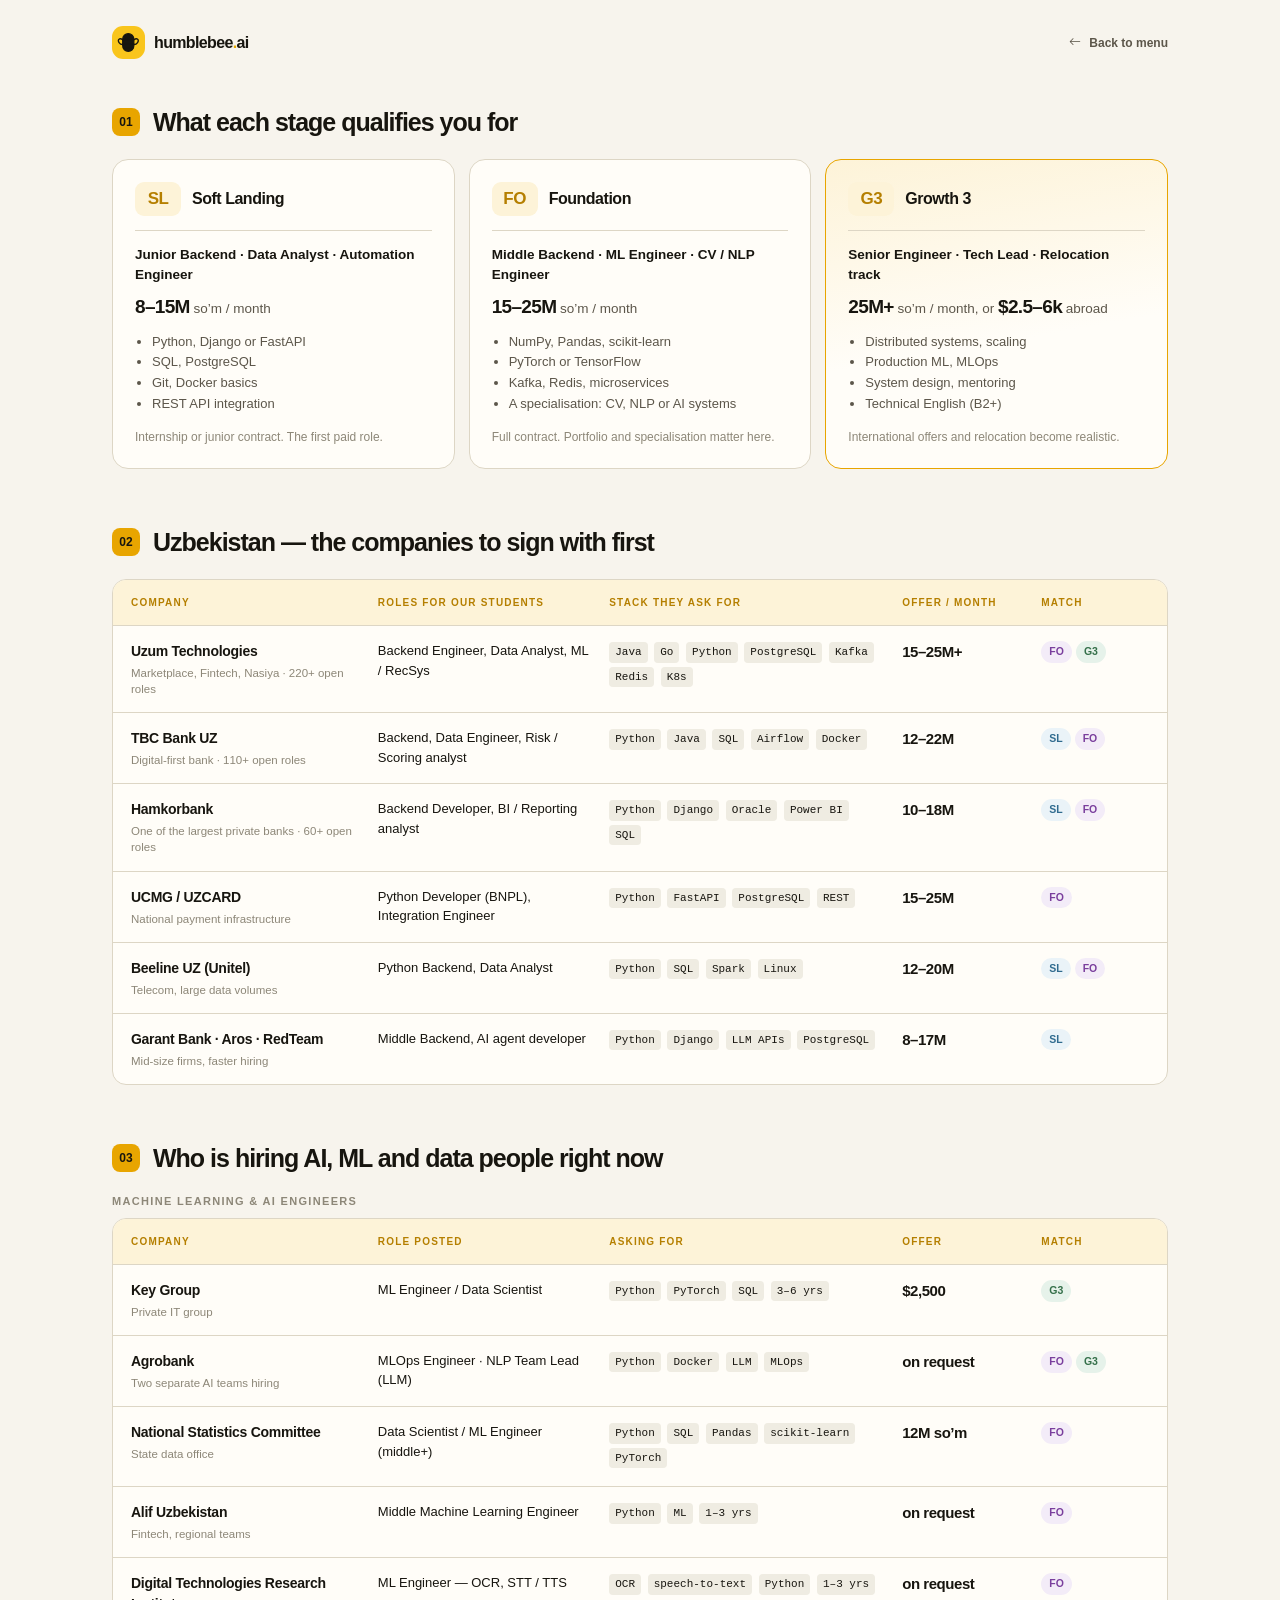
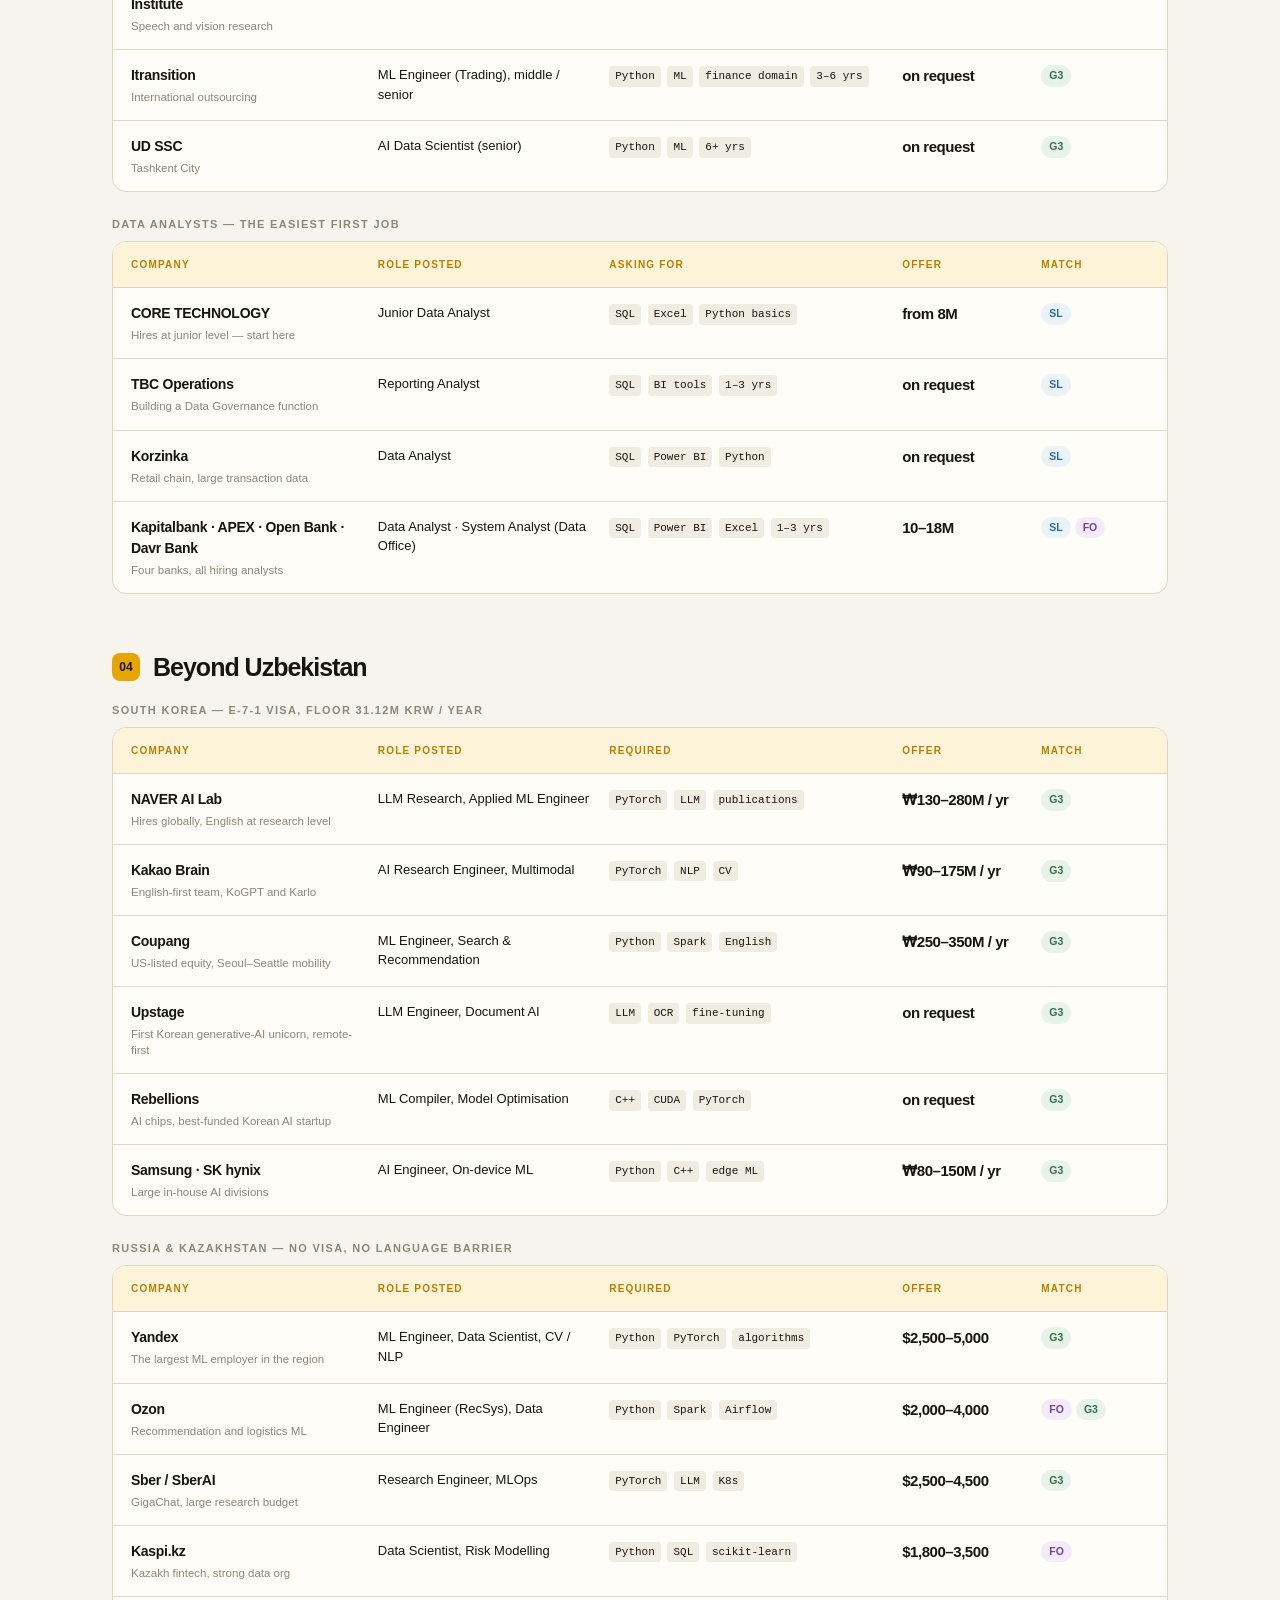
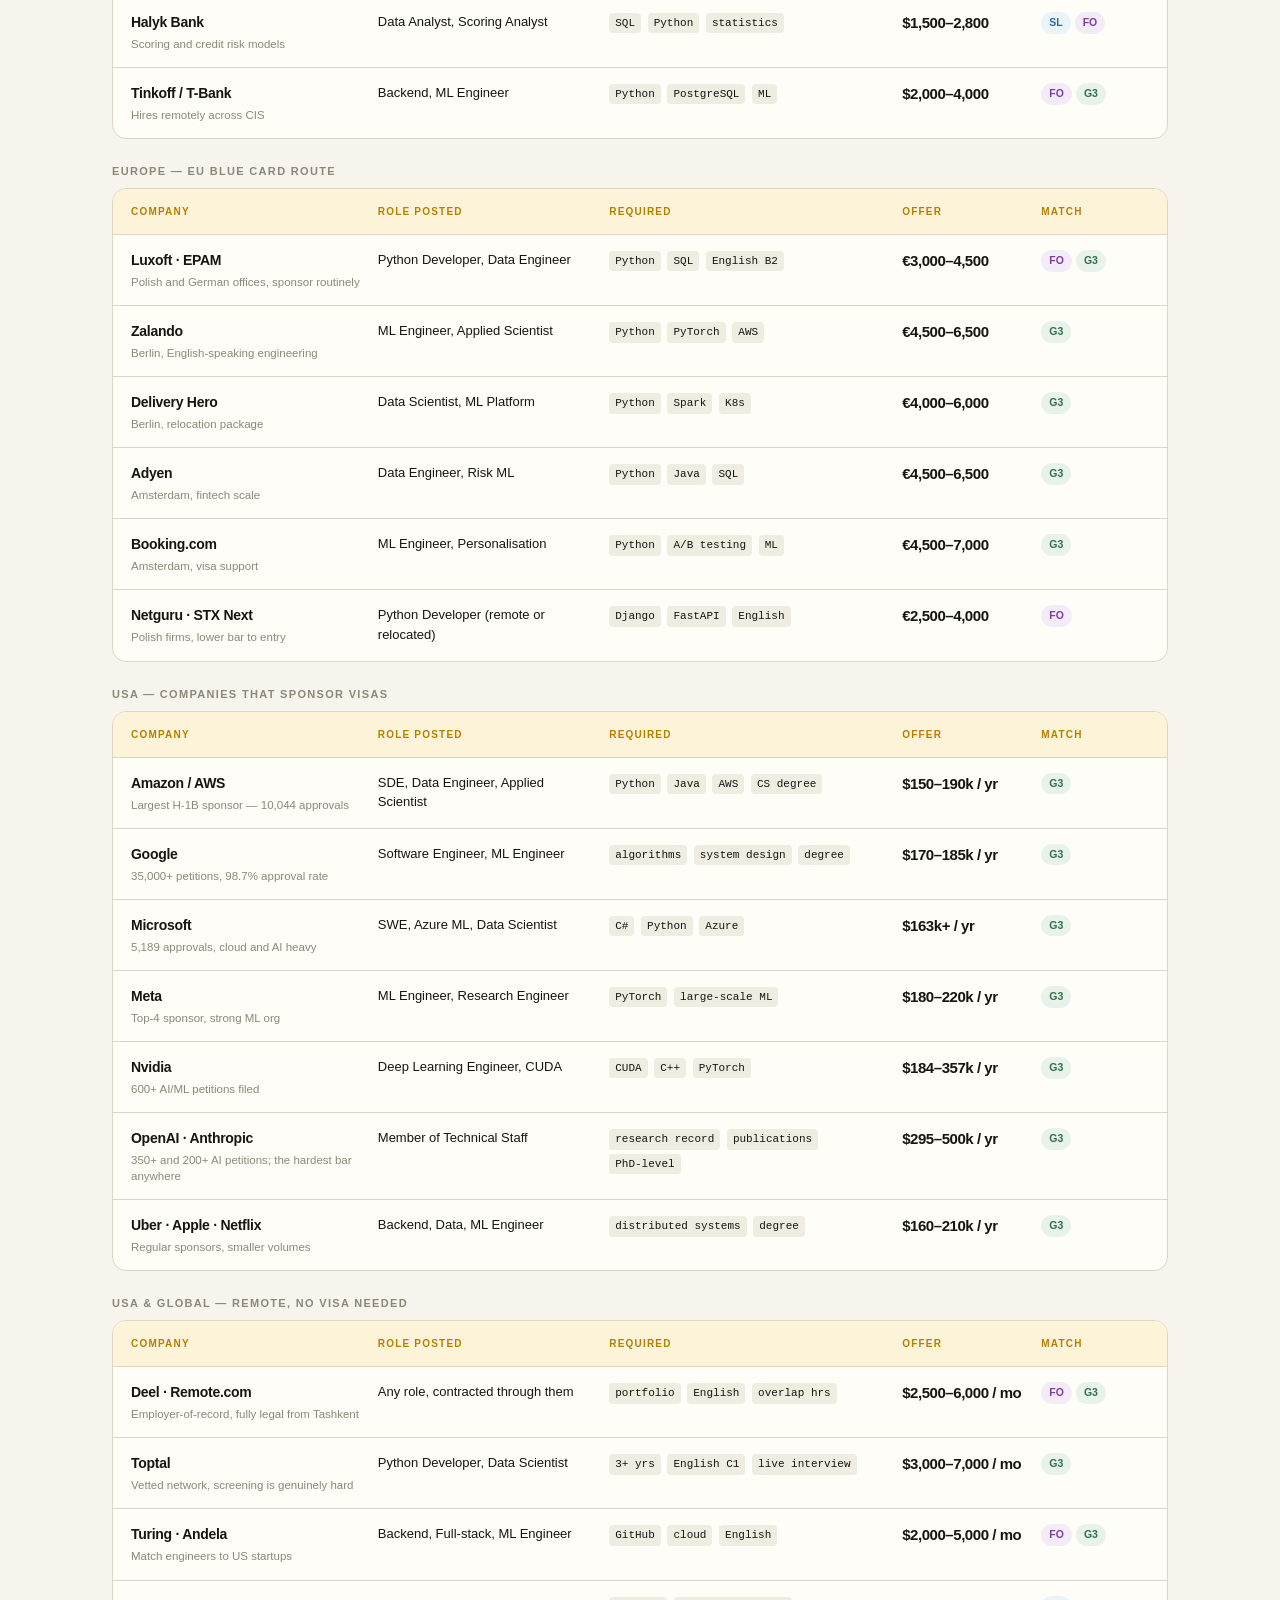
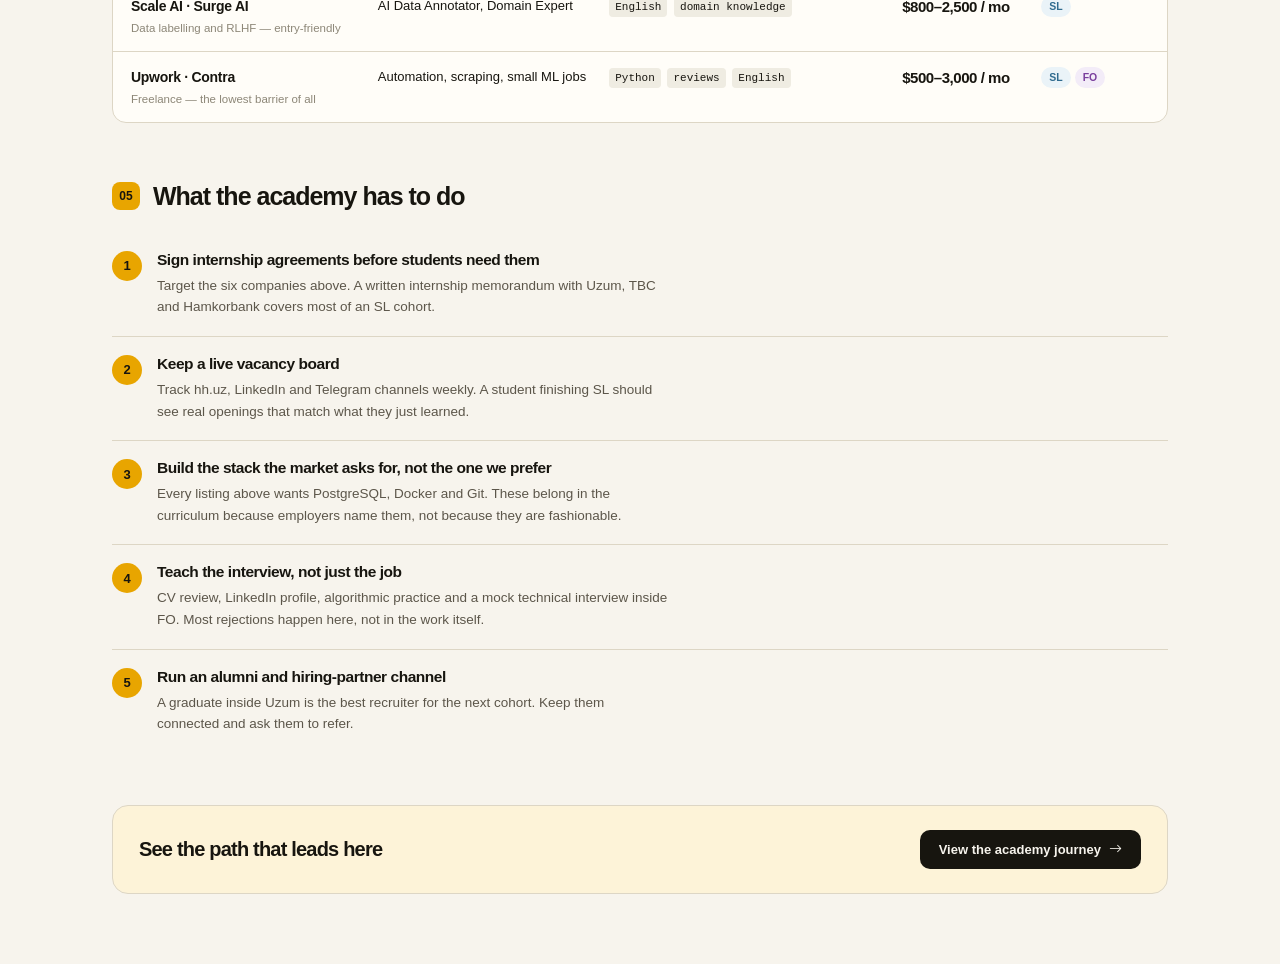
==== bpoint.html @ fb49f5d8 "Initial commit: Humblebee AI landing & explore platform" ====
<!doctype html>
<html lang="en">
  <head>
    <meta charset="UTF-8" />
    <meta name="viewport" content="width=device-width, initial-scale=1.0" />
    <meta name="theme-color" content="#E8A500" />
    <title>Point B — Where Graduates Land</title>
    <link href="https://cdn.jsdelivr.net/npm/bootstrap-icons@1.11.3/font/bootstrap-icons.min.css" rel="stylesheet" />
    <link rel="stylesheet" href="styles.css" />
    <link rel="stylesheet" href="bpoint.css" />
    <link rel="stylesheet" href="motion.css" />
  </head>
  <body class="bp-page">
    <header class="bp-topbar">
      <a class="brand" href="index.html" aria-label="Back to Humblebee AI home">
        <span class="brand-mark" aria-hidden="true">
          <svg viewBox="0 0 36 36"><path d="M10.3 13.6c0-4.1 3.3-7.4 7.4-7.4s7.4 3.3 7.4 7.4v8.8c0 4.1-3.3 7.4-7.4 7.4s-7.4-3.3-7.4-7.4v-8.8Z" /><path class="bee-stripe" d="M11.1 14.9h13.2M10.4 20h14.6M11.1 25.1h13.2" /><path class="bee-wing" d="M10.6 14.5C6 11.3 2.9 13.9 5.4 18.2c1.2 2 3.2 2.8 5.4 2.7M24.9 14.5c4.6-3.2 7.7-.6 5.2 3.7-1.2 2-3.2 2.8-5.4 2.7" /><path class="bee-eye" d="M15.3 12.8h.1M20 12.8h.1" /></svg>
        </span>
        <span>humblebee<span class="brand-dot">.</span>ai</span>
      </a>
      <a class="back-link" href="index.html"><i class="bi bi-arrow-left"></i> Back to menu</a>
    </header>

    <main class="bp-main">

      <!-- ============ STAGE → ROLE MAP ============ -->
      <section class="bp-section" aria-labelledby="h-map">
        <div class="section-head">
          <span class="section-tag">01</span>
          <div>
            <h2 id="h-map">What each stage qualifies you for</h2>
          </div>
        </div>

        <div class="map-grid">
          <article class="map-card">
            <header>
              <span class="map-stage">SL</span>
              <h3>Soft Landing</h3>
            </header>
            <p class="map-roles">Junior Backend &middot; Data Analyst &middot; Automation Engineer</p>
            <p class="map-pay"><strong>8&ndash;15M</strong> so&rsquo;m / month</p>
            <ul class="map-skills">
              <li>Python, Django or FastAPI</li>
              <li>SQL, PostgreSQL</li>
              <li>Git, Docker basics</li>
              <li>REST API integration</li>
            </ul>
            <p class="map-note">Internship or junior contract. The first paid role.</p>
          </article>

          <article class="map-card">
            <header>
              <span class="map-stage">FO</span>
              <h3>Foundation</h3>
            </header>
            <p class="map-roles">Middle Backend &middot; ML Engineer &middot; CV / NLP Engineer</p>
            <p class="map-pay"><strong>15&ndash;25M</strong> so&rsquo;m / month</p>
            <ul class="map-skills">
              <li>NumPy, Pandas, scikit-learn</li>
              <li>PyTorch or TensorFlow</li>
              <li>Kafka, Redis, microservices</li>
              <li>A specialisation: CV, NLP or AI systems</li>
            </ul>
            <p class="map-note">Full contract. Portfolio and specialisation matter here.</p>
          </article>

          <article class="map-card final">
            <header>
              <span class="map-stage">G3</span>
              <h3>Growth 3</h3>
            </header>
            <p class="map-roles">Senior Engineer &middot; Tech Lead &middot; Relocation track</p>
            <p class="map-pay"><strong>25M+</strong> so&rsquo;m / month, or <strong>$2.5&ndash;6k</strong> abroad</p>
            <ul class="map-skills">
              <li>Distributed systems, scaling</li>
              <li>Production ML, MLOps</li>
              <li>System design, mentoring</li>
              <li>Technical English (B2+)</li>
            </ul>
            <p class="map-note">International offers and relocation become realistic.</p>
          </article>
        </div>
      </section>

      <!-- ============ UZBEKISTAN ============ -->
      <section class="bp-section" aria-labelledby="h-uz">
        <div class="section-head">
          <span class="section-tag">02</span>
          <div>
            <h2 id="h-uz">Uzbekistan &mdash; the companies to sign with first</h2>
          </div>
        </div>

        <div class="co-table" role="table" aria-label="Uzbekistan employers">
          <div class="co-row co-head" role="row">
            <span role="columnheader">Company</span>
            <span role="columnheader">Roles for our students</span>
            <span role="columnheader">Stack they ask for</span>
            <span role="columnheader">Offer / month</span>
            <span role="columnheader">Match</span>
          </div>

          <div class="co-row" role="row">
            <div role="cell">
              <strong>Uzum Technologies</strong>
              <span class="co-meta">Marketplace, Fintech, Nasiya &middot; 220+ open roles</span>
            </div>
            <div role="cell">Backend Engineer, Data Analyst, ML / RecSys</div>
            <div role="cell"><code>Java</code> <code>Go</code> <code>Python</code> <code>PostgreSQL</code> <code>Kafka</code> <code>Redis</code> <code>K8s</code></div>
            <div role="cell" class="co-pay">15&ndash;25M+</div>
            <div role="cell"><span class="tag fo">FO</span><span class="tag g3">G3</span></div>
          </div>

          <div class="co-row" role="row">
            <div role="cell">
              <strong>TBC Bank UZ</strong>
              <span class="co-meta">Digital-first bank &middot; 110+ open roles</span>
            </div>
            <div role="cell">Backend, Data Engineer, Risk / Scoring analyst</div>
            <div role="cell"><code>Python</code> <code>Java</code> <code>SQL</code> <code>Airflow</code> <code>Docker</code></div>
            <div role="cell" class="co-pay">12&ndash;22M</div>
            <div role="cell"><span class="tag sl">SL</span><span class="tag fo">FO</span></div>
          </div>

          <div class="co-row" role="row">
            <div role="cell">
              <strong>Hamkorbank</strong>
              <span class="co-meta">One of the largest private banks &middot; 60+ open roles</span>
            </div>
            <div role="cell">Backend Developer, BI / Reporting analyst</div>
            <div role="cell"><code>Python</code> <code>Django</code> <code>Oracle</code> <code>Power BI</code> <code>SQL</code></div>
            <div role="cell" class="co-pay">10&ndash;18M</div>
            <div role="cell"><span class="tag sl">SL</span><span class="tag fo">FO</span></div>
          </div>

          <div class="co-row" role="row">
            <div role="cell">
              <strong>UCMG / UZCARD</strong>
              <span class="co-meta">National payment infrastructure</span>
            </div>
            <div role="cell">Python Developer (BNPL), Integration Engineer</div>
            <div role="cell"><code>Python</code> <code>FastAPI</code> <code>PostgreSQL</code> <code>REST</code></div>
            <div role="cell" class="co-pay">15&ndash;25M</div>
            <div role="cell"><span class="tag fo">FO</span></div>
          </div>

          <div class="co-row" role="row">
            <div role="cell">
              <strong>Beeline UZ (Unitel)</strong>
              <span class="co-meta">Telecom, large data volumes</span>
            </div>
            <div role="cell">Python Backend, Data Analyst</div>
            <div role="cell"><code>Python</code> <code>SQL</code> <code>Spark</code> <code>Linux</code></div>
            <div role="cell" class="co-pay">12&ndash;20M</div>
            <div role="cell"><span class="tag sl">SL</span><span class="tag fo">FO</span></div>
          </div>

          <div class="co-row" role="row">
            <div role="cell">
              <strong>Garant Bank &middot; Aros &middot; RedTeam</strong>
              <span class="co-meta">Mid-size firms, faster hiring</span>
            </div>
            <div role="cell">Middle Backend, AI agent developer</div>
            <div role="cell"><code>Python</code> <code>Django</code> <code>LLM APIs</code> <code>PostgreSQL</code></div>
            <div role="cell" class="co-pay">8&ndash;17M</div>
            <div role="cell"><span class="tag sl">SL</span></div>
          </div>
        </div>

      </section>

      <!-- ============ WHO HIRES AI/ML ============ -->
      <section class="bp-section" aria-labelledby="h-ai">
        <div class="section-head">
          <span class="section-tag">03</span>
          <div>
            <h2 id="h-ai">Who is hiring AI, ML and data people right now</h2>
          </div>
        </div>

        <h3 class="sub-head">Machine learning &amp; AI engineers</h3>
        <div class="co-table" role="table" aria-label="AI and ML employers">
          <div class="co-row co-head" role="row">
            <span role="columnheader">Company</span>
            <span role="columnheader">Role posted</span>
            <span role="columnheader">Asking for</span>
            <span role="columnheader">Offer</span>
            <span role="columnheader">Match</span>
          </div>

          <div class="co-row" role="row">
            <div role="cell"><strong>Key Group</strong><span class="co-meta">Private IT group</span></div>
            <div role="cell">ML Engineer / Data Scientist</div>
            <div role="cell"><code>Python</code> <code>PyTorch</code> <code>SQL</code> <code>3&ndash;6 yrs</code></div>
            <div role="cell" class="co-pay">$2,500</div>
            <div role="cell"><span class="tag g3">G3</span></div>
          </div>

          <div class="co-row" role="row">
            <div role="cell"><strong>Agrobank</strong><span class="co-meta">Two separate AI teams hiring</span></div>
            <div role="cell">MLOps Engineer &middot; NLP Team Lead (LLM)</div>
            <div role="cell"><code>Python</code> <code>Docker</code> <code>LLM</code> <code>MLOps</code></div>
            <div role="cell" class="co-pay">on request</div>
            <div role="cell"><span class="tag fo">FO</span><span class="tag g3">G3</span></div>
          </div>

          <div class="co-row" role="row">
            <div role="cell"><strong>National Statistics Committee</strong><span class="co-meta">State data office</span></div>
            <div role="cell">Data Scientist / ML Engineer (middle+)</div>
            <div role="cell"><code>Python</code> <code>SQL</code> <code>Pandas</code> <code>scikit-learn</code> <code>PyTorch</code></div>
            <div role="cell" class="co-pay">12M so&rsquo;m</div>
            <div role="cell"><span class="tag fo">FO</span></div>
          </div>

          <div class="co-row" role="row">
            <div role="cell"><strong>Alif Uzbekistan</strong><span class="co-meta">Fintech, regional teams</span></div>
            <div role="cell">Middle Machine Learning Engineer</div>
            <div role="cell"><code>Python</code> <code>ML</code> <code>1&ndash;3 yrs</code></div>
            <div role="cell" class="co-pay">on request</div>
            <div role="cell"><span class="tag fo">FO</span></div>
          </div>

          <div class="co-row" role="row">
            <div role="cell"><strong>Digital Technologies Research Institute</strong><span class="co-meta">Speech and vision research</span></div>
            <div role="cell">ML Engineer &mdash; OCR, STT / TTS</div>
            <div role="cell"><code>OCR</code> <code>speech-to-text</code> <code>Python</code> <code>1&ndash;3 yrs</code></div>
            <div role="cell" class="co-pay">on request</div>
            <div role="cell"><span class="tag fo">FO</span></div>
          </div>

          <div class="co-row" role="row">
            <div role="cell"><strong>Itransition</strong><span class="co-meta">International outsourcing</span></div>
            <div role="cell">ML Engineer (Trading), middle / senior</div>
            <div role="cell"><code>Python</code> <code>ML</code> <code>finance domain</code> <code>3&ndash;6 yrs</code></div>
            <div role="cell" class="co-pay">on request</div>
            <div role="cell"><span class="tag g3">G3</span></div>
          </div>

          <div class="co-row" role="row">
            <div role="cell"><strong>UD SSC</strong><span class="co-meta">Tashkent City</span></div>
            <div role="cell">AI Data Scientist (senior)</div>
            <div role="cell"><code>Python</code> <code>ML</code> <code>6+ yrs</code></div>
            <div role="cell" class="co-pay">on request</div>
            <div role="cell"><span class="tag g3">G3</span></div>
          </div>
        </div>

        <h3 class="sub-head">Data analysts &mdash; the easiest first job</h3>
        <div class="co-table" role="table" aria-label="Data analyst employers">
          <div class="co-row co-head" role="row">
            <span role="columnheader">Company</span>
            <span role="columnheader">Role posted</span>
            <span role="columnheader">Asking for</span>
            <span role="columnheader">Offer</span>
            <span role="columnheader">Match</span>
          </div>

          <div class="co-row" role="row">
            <div role="cell"><strong>CORE TECHNOLOGY</strong><span class="co-meta">Hires at junior level &mdash; start here</span></div>
            <div role="cell">Junior Data Analyst</div>
            <div role="cell"><code>SQL</code> <code>Excel</code> <code>Python basics</code></div>
            <div role="cell" class="co-pay">from 8M</div>
            <div role="cell"><span class="tag sl">SL</span></div>
          </div>

          <div class="co-row" role="row">
            <div role="cell"><strong>TBC Operations</strong><span class="co-meta">Building a Data Governance function</span></div>
            <div role="cell">Reporting Analyst</div>
            <div role="cell"><code>SQL</code> <code>BI tools</code> <code>1&ndash;3 yrs</code></div>
            <div role="cell" class="co-pay">on request</div>
            <div role="cell"><span class="tag sl">SL</span></div>
          </div>

          <div class="co-row" role="row">
            <div role="cell"><strong>Korzinka</strong><span class="co-meta">Retail chain, large transaction data</span></div>
            <div role="cell">Data Analyst</div>
            <div role="cell"><code>SQL</code> <code>Power BI</code> <code>Python</code></div>
            <div role="cell" class="co-pay">on request</div>
            <div role="cell"><span class="tag sl">SL</span></div>
          </div>

          <div class="co-row" role="row">
            <div role="cell"><strong>Kapitalbank &middot; APEX &middot; Open Bank &middot; Davr Bank</strong><span class="co-meta">Four banks, all hiring analysts</span></div>
            <div role="cell">Data Analyst &middot; System Analyst (Data Office)</div>
            <div role="cell"><code>SQL</code> <code>Power BI</code> <code>Excel</code> <code>1&ndash;3 yrs</code></div>
            <div role="cell" class="co-pay">10&ndash;18M</div>
            <div role="cell"><span class="tag sl">SL</span><span class="tag fo">FO</span></div>
          </div>
        </div>

      </section>

      <!-- ============ INTERNATIONAL ============ -->
      <section class="bp-section" aria-labelledby="h-intl">
        <div class="section-head">
          <span class="section-tag">04</span>
          <div>
            <h2 id="h-intl">Beyond Uzbekistan</h2>
          </div>
        </div>

        <h3 class="sub-head">South Korea &mdash; E-7-1 visa, floor 31.12M KRW / year</h3>
        <div class="co-table" role="table" aria-label="South Korea &mdash; E-7-1 visa, floor 31.12M KRW / year employers">
          <div class="co-row co-head" role="row">
            <span role="columnheader">Company</span>
            <span role="columnheader">Role posted</span>
            <span role="columnheader">Required</span>
            <span role="columnheader">Offer</span>
            <span role="columnheader">Match</span>
          </div>

          <div class="co-row" role="row">
            <div role="cell"><strong>NAVER AI Lab</strong><span class="co-meta">Hires globally, English at research level</span></div>
            <div role="cell">LLM Research, Applied ML Engineer</div>
            <div role="cell"><code>PyTorch</code> <code>LLM</code> <code>publications</code></div>
            <div role="cell" class="co-pay">&#8361;130&ndash;280M / yr</div>
            <div role="cell"><span class="tag g3">G3</span></div>
          </div>

          <div class="co-row" role="row">
            <div role="cell"><strong>Kakao Brain</strong><span class="co-meta">English-first team, KoGPT and Karlo</span></div>
            <div role="cell">AI Research Engineer, Multimodal</div>
            <div role="cell"><code>PyTorch</code> <code>NLP</code> <code>CV</code></div>
            <div role="cell" class="co-pay">&#8361;90&ndash;175M / yr</div>
            <div role="cell"><span class="tag g3">G3</span></div>
          </div>

          <div class="co-row" role="row">
            <div role="cell"><strong>Coupang</strong><span class="co-meta">US-listed equity, Seoul&ndash;Seattle mobility</span></div>
            <div role="cell">ML Engineer, Search &amp; Recommendation</div>
            <div role="cell"><code>Python</code> <code>Spark</code> <code>English</code></div>
            <div role="cell" class="co-pay">&#8361;250&ndash;350M / yr</div>
            <div role="cell"><span class="tag g3">G3</span></div>
          </div>

          <div class="co-row" role="row">
            <div role="cell"><strong>Upstage</strong><span class="co-meta">First Korean generative-AI unicorn, remote-first</span></div>
            <div role="cell">LLM Engineer, Document AI</div>
            <div role="cell"><code>LLM</code> <code>OCR</code> <code>fine-tuning</code></div>
            <div role="cell" class="co-pay">on request</div>
            <div role="cell"><span class="tag g3">G3</span></div>
          </div>

          <div class="co-row" role="row">
            <div role="cell"><strong>Rebellions</strong><span class="co-meta">AI chips, best-funded Korean AI startup</span></div>
            <div role="cell">ML Compiler, Model Optimisation</div>
            <div role="cell"><code>C++</code> <code>CUDA</code> <code>PyTorch</code></div>
            <div role="cell" class="co-pay">on request</div>
            <div role="cell"><span class="tag g3">G3</span></div>
          </div>

          <div class="co-row" role="row">
            <div role="cell"><strong>Samsung &middot; SK hynix</strong><span class="co-meta">Large in-house AI divisions</span></div>
            <div role="cell">AI Engineer, On-device ML</div>
            <div role="cell"><code>Python</code> <code>C++</code> <code>edge ML</code></div>
            <div role="cell" class="co-pay">&#8361;80&ndash;150M / yr</div>
            <div role="cell"><span class="tag g3">G3</span></div>
          </div>

        </div>

        <h3 class="sub-head">Russia &amp; Kazakhstan &mdash; no visa, no language barrier</h3>
        <div class="co-table" role="table" aria-label="Russia &amp; Kazakhstan &mdash; no visa, no language barrier employers">
          <div class="co-row co-head" role="row">
            <span role="columnheader">Company</span>
            <span role="columnheader">Role posted</span>
            <span role="columnheader">Required</span>
            <span role="columnheader">Offer</span>
            <span role="columnheader">Match</span>
          </div>

          <div class="co-row" role="row">
            <div role="cell"><strong>Yandex</strong><span class="co-meta">The largest ML employer in the region</span></div>
            <div role="cell">ML Engineer, Data Scientist, CV / NLP</div>
            <div role="cell"><code>Python</code> <code>PyTorch</code> <code>algorithms</code></div>
            <div role="cell" class="co-pay">$2,500&ndash;5,000</div>
            <div role="cell"><span class="tag g3">G3</span></div>
          </div>

          <div class="co-row" role="row">
            <div role="cell"><strong>Ozon</strong><span class="co-meta">Recommendation and logistics ML</span></div>
            <div role="cell">ML Engineer (RecSys), Data Engineer</div>
            <div role="cell"><code>Python</code> <code>Spark</code> <code>Airflow</code></div>
            <div role="cell" class="co-pay">$2,000&ndash;4,000</div>
            <div role="cell"><span class="tag fo">FO</span><span class="tag g3">G3</span></div>
          </div>

          <div class="co-row" role="row">
            <div role="cell"><strong>Sber / SberAI</strong><span class="co-meta">GigaChat, large research budget</span></div>
            <div role="cell">Research Engineer, MLOps</div>
            <div role="cell"><code>PyTorch</code> <code>LLM</code> <code>K8s</code></div>
            <div role="cell" class="co-pay">$2,500&ndash;4,500</div>
            <div role="cell"><span class="tag g3">G3</span></div>
          </div>

          <div class="co-row" role="row">
            <div role="cell"><strong>Kaspi.kz</strong><span class="co-meta">Kazakh fintech, strong data org</span></div>
            <div role="cell">Data Scientist, Risk Modelling</div>
            <div role="cell"><code>Python</code> <code>SQL</code> <code>scikit-learn</code></div>
            <div role="cell" class="co-pay">$1,800&ndash;3,500</div>
            <div role="cell"><span class="tag fo">FO</span></div>
          </div>

          <div class="co-row" role="row">
            <div role="cell"><strong>Halyk Bank</strong><span class="co-meta">Scoring and credit risk models</span></div>
            <div role="cell">Data Analyst, Scoring Analyst</div>
            <div role="cell"><code>SQL</code> <code>Python</code> <code>statistics</code></div>
            <div role="cell" class="co-pay">$1,500&ndash;2,800</div>
            <div role="cell"><span class="tag sl">SL</span><span class="tag fo">FO</span></div>
          </div>

          <div class="co-row" role="row">
            <div role="cell"><strong>Tinkoff / T-Bank</strong><span class="co-meta">Hires remotely across CIS</span></div>
            <div role="cell">Backend, ML Engineer</div>
            <div role="cell"><code>Python</code> <code>PostgreSQL</code> <code>ML</code></div>
            <div role="cell" class="co-pay">$2,000&ndash;4,000</div>
            <div role="cell"><span class="tag fo">FO</span><span class="tag g3">G3</span></div>
          </div>

        </div>

        <h3 class="sub-head">Europe &mdash; EU Blue Card route</h3>
        <div class="co-table" role="table" aria-label="Europe &mdash; EU Blue Card route employers">
          <div class="co-row co-head" role="row">
            <span role="columnheader">Company</span>
            <span role="columnheader">Role posted</span>
            <span role="columnheader">Required</span>
            <span role="columnheader">Offer</span>
            <span role="columnheader">Match</span>
          </div>

          <div class="co-row" role="row">
            <div role="cell"><strong>Luxoft &middot; EPAM</strong><span class="co-meta">Polish and German offices, sponsor routinely</span></div>
            <div role="cell">Python Developer, Data Engineer</div>
            <div role="cell"><code>Python</code> <code>SQL</code> <code>English B2</code></div>
            <div role="cell" class="co-pay">&euro;3,000&ndash;4,500</div>
            <div role="cell"><span class="tag fo">FO</span><span class="tag g3">G3</span></div>
          </div>

          <div class="co-row" role="row">
            <div role="cell"><strong>Zalando</strong><span class="co-meta">Berlin, English-speaking engineering</span></div>
            <div role="cell">ML Engineer, Applied Scientist</div>
            <div role="cell"><code>Python</code> <code>PyTorch</code> <code>AWS</code></div>
            <div role="cell" class="co-pay">&euro;4,500&ndash;6,500</div>
            <div role="cell"><span class="tag g3">G3</span></div>
          </div>

          <div class="co-row" role="row">
            <div role="cell"><strong>Delivery Hero</strong><span class="co-meta">Berlin, relocation package</span></div>
            <div role="cell">Data Scientist, ML Platform</div>
            <div role="cell"><code>Python</code> <code>Spark</code> <code>K8s</code></div>
            <div role="cell" class="co-pay">&euro;4,000&ndash;6,000</div>
            <div role="cell"><span class="tag g3">G3</span></div>
          </div>

          <div class="co-row" role="row">
            <div role="cell"><strong>Adyen</strong><span class="co-meta">Amsterdam, fintech scale</span></div>
            <div role="cell">Data Engineer, Risk ML</div>
            <div role="cell"><code>Python</code> <code>Java</code> <code>SQL</code></div>
            <div role="cell" class="co-pay">&euro;4,500&ndash;6,500</div>
            <div role="cell"><span class="tag g3">G3</span></div>
          </div>

          <div class="co-row" role="row">
            <div role="cell"><strong>Booking.com</strong><span class="co-meta">Amsterdam, visa support</span></div>
            <div role="cell">ML Engineer, Personalisation</div>
            <div role="cell"><code>Python</code> <code>A/B testing</code> <code>ML</code></div>
            <div role="cell" class="co-pay">&euro;4,500&ndash;7,000</div>
            <div role="cell"><span class="tag g3">G3</span></div>
          </div>

          <div class="co-row" role="row">
            <div role="cell"><strong>Netguru &middot; STX Next</strong><span class="co-meta">Polish firms, lower bar to entry</span></div>
            <div role="cell">Python Developer (remote or relocated)</div>
            <div role="cell"><code>Django</code> <code>FastAPI</code> <code>English</code></div>
            <div role="cell" class="co-pay">&euro;2,500&ndash;4,000</div>
            <div role="cell"><span class="tag fo">FO</span></div>
          </div>

        </div>

        <h3 class="sub-head">USA &mdash; companies that sponsor visas</h3>
        <div class="co-table" role="table" aria-label="USA &mdash; companies that sponsor visas">
          <div class="co-row co-head" role="row">
            <span role="columnheader">Company</span>
            <span role="columnheader">Role posted</span>
            <span role="columnheader">Required</span>
            <span role="columnheader">Offer</span>
            <span role="columnheader">Match</span>
          </div>

          <div class="co-row" role="row">
            <div role="cell"><strong>Amazon / AWS</strong><span class="co-meta">Largest H-1B sponsor &mdash; 10,044 approvals</span></div>
            <div role="cell">SDE, Data Engineer, Applied Scientist</div>
            <div role="cell"><code>Python</code> <code>Java</code> <code>AWS</code> <code>CS degree</code></div>
            <div role="cell" class="co-pay">$150&ndash;190k / yr</div>
            <div role="cell"><span class="tag g3">G3</span></div>
          </div>

          <div class="co-row" role="row">
            <div role="cell"><strong>Google</strong><span class="co-meta">35,000+ petitions, 98.7% approval rate</span></div>
            <div role="cell">Software Engineer, ML Engineer</div>
            <div role="cell"><code>algorithms</code> <code>system design</code> <code>degree</code></div>
            <div role="cell" class="co-pay">$170&ndash;185k / yr</div>
            <div role="cell"><span class="tag g3">G3</span></div>
          </div>

          <div class="co-row" role="row">
            <div role="cell"><strong>Microsoft</strong><span class="co-meta">5,189 approvals, cloud and AI heavy</span></div>
            <div role="cell">SWE, Azure ML, Data Scientist</div>
            <div role="cell"><code>C#</code> <code>Python</code> <code>Azure</code></div>
            <div role="cell" class="co-pay">$163k+ / yr</div>
            <div role="cell"><span class="tag g3">G3</span></div>
          </div>

          <div class="co-row" role="row">
            <div role="cell"><strong>Meta</strong><span class="co-meta">Top-4 sponsor, strong ML org</span></div>
            <div role="cell">ML Engineer, Research Engineer</div>
            <div role="cell"><code>PyTorch</code> <code>large-scale ML</code></div>
            <div role="cell" class="co-pay">$180&ndash;220k / yr</div>
            <div role="cell"><span class="tag g3">G3</span></div>
          </div>

          <div class="co-row" role="row">
            <div role="cell"><strong>Nvidia</strong><span class="co-meta">600+ AI/ML petitions filed</span></div>
            <div role="cell">Deep Learning Engineer, CUDA</div>
            <div role="cell"><code>CUDA</code> <code>C++</code> <code>PyTorch</code></div>
            <div role="cell" class="co-pay">$184&ndash;357k / yr</div>
            <div role="cell"><span class="tag g3">G3</span></div>
          </div>

          <div class="co-row" role="row">
            <div role="cell"><strong>OpenAI &middot; Anthropic</strong><span class="co-meta">350+ and 200+ AI petitions; the hardest bar anywhere</span></div>
            <div role="cell">Member of Technical Staff</div>
            <div role="cell"><code>research record</code> <code>publications</code> <code>PhD-level</code></div>
            <div role="cell" class="co-pay">$295&ndash;500k / yr</div>
            <div role="cell"><span class="tag g3">G3</span></div>
          </div>

          <div class="co-row" role="row">
            <div role="cell"><strong>Uber &middot; Apple &middot; Netflix</strong><span class="co-meta">Regular sponsors, smaller volumes</span></div>
            <div role="cell">Backend, Data, ML Engineer</div>
            <div role="cell"><code>distributed systems</code> <code>degree</code></div>
            <div role="cell" class="co-pay">$160&ndash;210k / yr</div>
            <div role="cell"><span class="tag g3">G3</span></div>
          </div>

        </div>

        <h3 class="sub-head">USA &amp; global &mdash; remote, no visa needed</h3>
        <div class="co-table" role="table" aria-label="USA &amp; global &mdash; remote, no visa needed">
          <div class="co-row co-head" role="row">
            <span role="columnheader">Company</span>
            <span role="columnheader">Role posted</span>
            <span role="columnheader">Required</span>
            <span role="columnheader">Offer</span>
            <span role="columnheader">Match</span>
          </div>

          <div class="co-row" role="row">
            <div role="cell"><strong>Deel &middot; Remote.com</strong><span class="co-meta">Employer-of-record, fully legal from Tashkent</span></div>
            <div role="cell">Any role, contracted through them</div>
            <div role="cell"><code>portfolio</code> <code>English</code> <code>overlap hrs</code></div>
            <div role="cell" class="co-pay">$2,500&ndash;6,000 / mo</div>
            <div role="cell"><span class="tag fo">FO</span><span class="tag g3">G3</span></div>
          </div>

          <div class="co-row" role="row">
            <div role="cell"><strong>Toptal</strong><span class="co-meta">Vetted network, screening is genuinely hard</span></div>
            <div role="cell">Python Developer, Data Scientist</div>
            <div role="cell"><code>3+ yrs</code> <code>English C1</code> <code>live interview</code></div>
            <div role="cell" class="co-pay">$3,000&ndash;7,000 / mo</div>
            <div role="cell"><span class="tag g3">G3</span></div>
          </div>

          <div class="co-row" role="row">
            <div role="cell"><strong>Turing &middot; Andela</strong><span class="co-meta">Match engineers to US startups</span></div>
            <div role="cell">Backend, Full-stack, ML Engineer</div>
            <div role="cell"><code>GitHub</code> <code>cloud</code> <code>English</code></div>
            <div role="cell" class="co-pay">$2,000&ndash;5,000 / mo</div>
            <div role="cell"><span class="tag fo">FO</span><span class="tag g3">G3</span></div>
          </div>

          <div class="co-row" role="row">
            <div role="cell"><strong>Scale AI &middot; Surge AI</strong><span class="co-meta">Data labelling and RLHF &mdash; entry-friendly</span></div>
            <div role="cell">AI Data Annotator, Domain Expert</div>
            <div role="cell"><code>English</code> <code>domain knowledge</code></div>
            <div role="cell" class="co-pay">$800&ndash;2,500 / mo</div>
            <div role="cell"><span class="tag sl">SL</span></div>
          </div>

          <div class="co-row" role="row">
            <div role="cell"><strong>Upwork &middot; Contra</strong><span class="co-meta">Freelance &mdash; the lowest barrier of all</span></div>
            <div role="cell">Automation, scraping, small ML jobs</div>
            <div role="cell"><code>Python</code> <code>reviews</code> <code>English</code></div>
            <div role="cell" class="co-pay">$500&ndash;3,000 / mo</div>
            <div role="cell"><span class="tag sl">SL</span><span class="tag fo">FO</span></div>
          </div>

        </div>
      </section>

      <!-- ============ ACTION PLAN ============ -->
      <section class="bp-section" aria-labelledby="h-plan">
        <div class="section-head">
          <span class="section-tag">05</span>
          <div>
            <h2 id="h-plan">What the academy has to do</h2>
          </div>
        </div>

        <ol class="plan-list">
          <li>
            <span class="plan-n">1</span>
            <div>
              <h3>Sign internship agreements before students need them</h3>
              <p>
                Target the six companies above. A written internship memorandum with
                Uzum, TBC and Hamkorbank covers most of an SL cohort.
              </p>
            </div>
          </li>
          <li>
            <span class="plan-n">2</span>
            <div>
              <h3>Keep a live vacancy board</h3>
              <p>
                Track hh.uz, LinkedIn and Telegram channels weekly. A student finishing
                SL should see real openings that match what they just learned.
              </p>
            </div>
          </li>
          <li>
            <span class="plan-n">3</span>
            <div>
              <h3>Build the stack the market asks for, not the one we prefer</h3>
              <p>
                Every listing above wants PostgreSQL, Docker and Git. These belong in
                the curriculum because employers name them, not because they are fashionable.
              </p>
            </div>
          </li>
          <li>
            <span class="plan-n">4</span>
            <div>
              <h3>Teach the interview, not just the job</h3>
              <p>
                CV review, LinkedIn profile, algorithmic practice and a mock technical
                interview inside FO. Most rejections happen here, not in the work itself.
              </p>
            </div>
          </li>
          <li>
            <span class="plan-n">5</span>
            <div>
              <h3>Run an alumni and hiring-partner channel</h3>
              <p>
                A graduate inside Uzum is the best recruiter for the next cohort. Keep
                them connected and ask them to refer.
              </p>
            </div>
          </li>
        </ol>
      </section>

      <section class="bp-cta">
        <div>
          <h2>See the path that leads here</h2>
        </div>
        <a class="cta-link" href="pipeline.html">
          View the academy journey <i class="bi bi-arrow-right"></i>
        </a>
      </section>
    </main>

    <script src="motion.js"></script>
  </body>
</html>
---- styles.css ----
:root {
  --ink: #161616;
  --muted: #6e6e72;
  --yellow: #f9c51c;
  --blue: #b9e8ff;
  --lilac: #ddd0ff;
  --mint: #c9f4d9;
}

* {
  box-sizing: border-box;
}

body {
  min-width: 320px;
  margin: 0;
  color: var(--ink);
  background: #f7f7f5;
  font-family: -apple-system, BlinkMacSystemFont, "SF Pro Display", "Segoe UI", sans-serif;
}

button,
a {
  -webkit-tap-highlight-color: transparent;
}

.app-shell {
  position: relative;
  display: flex;
  min-height: 100vh;
  flex-direction: column;
  overflow: hidden;
  padding: 28px clamp(20px, 5vw, 72px) 30px;
  isolation: isolate;
}

.ambient {
  position: absolute;
  z-index: -1;
  border-radius: 50%;
  filter: blur(1px);
  opacity: .65;
}

.ambient-one {
  top: -220px;
  right: -110px;
  width: 530px;
  height: 530px;
  background: radial-gradient(circle, rgba(249, 197, 28, .24), rgba(249, 197, 28, 0) 68%);
}

.ambient-two {
  bottom: -280px;
  left: -160px;
  width: 520px;
  height: 520px;
  background: radial-gradient(circle, rgba(185, 232, 255, .32), rgba(185, 232, 255, 0) 68%);
}

.topbar {
  display: flex;
  align-items: center;
  justify-content: space-between;
}

.brand {
  display: inline-flex;
  align-items: center;
  gap: 9px;
  color: var(--ink);
  font-size: 16px;
  font-weight: 760;
  letter-spacing: -.04em;
  text-decoration: none;
}

.brand-mark {
  display: grid;
  width: 33px;
  height: 33px;
  place-items: center;
  border-radius: 11px;
  background: var(--yellow);
}

.brand-mark svg {
  width: 27px;
  height: 27px;
  fill: var(--ink);
  stroke: var(--ink);
  stroke-linecap: round;
  stroke-linejoin: round;
  stroke-width: 1.7;
}

.brand-mark .bee-stripe,
.brand-mark .bee-wing {
  fill: none;
}

.brand-mark .bee-eye {
  fill: none;
  stroke-width: 3;
}

.brand-dot {
  color: #e6a900;
}

.status-pill {
  display: inline-flex;
  align-items: center;
  gap: 7px;
  padding: 8px 12px;
  border: 1px solid rgba(22, 22, 22, .08);
  border-radius: 999px;
  color: var(--muted);
  background: rgba(255, 255, 255, .56);
  font-size: 11px;
  font-weight: 650;
  letter-spacing: .02em;
  backdrop-filter: blur(12px);
}

.status-dot {
  width: 6px;
  height: 6px;
  border-radius: 50%;
  background: #47c778;
  box-shadow: 0 0 0 3px rgba(71, 199, 120, .14);
}

.eyebrow,
.card-kicker {
  margin: 0 0 14px;
  color: #8b8b8f;
  font-size: 10px;
  font-weight: 800;
  letter-spacing: .17em;
}

.menu-grid {
  display: grid;
  width: min(100%, 900px);
  grid-template-columns: repeat(2, minmax(0, 1fr));
  align-content: center;
  gap: 15px;
  margin: 0 auto;
  flex: 1;
}

.menu-card {
  position: relative;
  display: flex;
  min-height: 178px;
  align-items: flex-start;
  gap: 15px;
  overflow: hidden;
  padding: 24px 22px;
  border: 1px solid rgba(22, 22, 22, .055);
  border-radius: 25px;
  color: var(--ink);
  text-align: left;
  transition: transform .25s ease, box-shadow .25s ease;
}

.menu-card::after {
  position: absolute;
  right: -18px;
  bottom: -30px;
  width: 120px;
  height: 120px;
  border: 1px solid rgba(22, 22, 22, .09);
  border-radius: 50%;
  content: "";
  opacity: .7;
}

.menu-card:hover,
.menu-card:focus-visible {
  box-shadow: 0 16px 35px rgba(34, 34, 34, .11);
  outline: none;
  transform: translateY(-4px);
}

.menu-card:active {
  transform: translateY(-1px) scale(.99);
}

.card-yellow { background: var(--yellow); }
.card-blue { background: var(--blue); }
.card-lilac { background: var(--lilac); }
.card-mint { background: var(--mint); }

.card-icon,
.modal-icon {
  display: grid;
  flex: 0 0 auto;
  width: 43px;
  height: 43px;
  place-items: center;
  border-radius: 14px;
  color: var(--ink);
  background: rgba(255, 255, 255, .53);
  font-size: 19px;
}

.card-content {
  display: flex;
  flex-direction: column;
  padding-top: 2px;
}

.card-kicker {
  margin-bottom: 9px;
  color: rgba(22, 22, 22, .56);
  font-size: 9px;
}

.card-content strong {
  max-width: 190px;
  font-size: clamp(20px, 2.3vw, 26px);
  font-weight: 760;
  letter-spacing: -.055em;
  line-height: 1.05;
}

.card-description {
  max-width: 230px;
  margin-top: 10px;
  color: rgba(22, 22, 22, .63);
  font-size: 12px;
  line-height: 1.45;
}

.arrow {
  position: absolute;
  top: 21px;
  right: 21px;
  font-size: 17px;
  transition: transform .25s ease;
}

.menu-card:hover .arrow {
  transform: translate(3px, -3px);
}

.footer-note {
  display: flex;
  align-items: center;
  justify-content: center;
  gap: 12px;
  padding-top: 38px;
  color: #969699;
  font-size: 10px;
  font-weight: 650;
  letter-spacing: .08em;
  text-transform: uppercase;
}

.footer-line {
  width: 24px;
  height: 1px;
  background: #c7c7c7;
}

.detail-modal {
  overflow: hidden;
  border: 0;
  border-radius: 27px;
  background: rgba(255, 255, 255, .9);
  box-shadow: 0 28px 70px rgba(0, 0, 0, .17);
  backdrop-filter: blur(20px);
}

.modal-header {
  align-items: flex-start;
  padding: 22px 22px 0;
  border: 0;
}

.modal-body {
  padding: 20px 26px 27px;
}

.modal-body .eyebrow {
  margin-bottom: 10px;
}

.modal-body h2 {
  margin: 0;
  font-size: 34px;
  font-weight: 780;
  letter-spacing: -.07em;
}

.modal-body p:not(.eyebrow) {
  margin: 12px 0 22px;
  color: var(--muted);
  line-height: 1.6;
}

.modal-action {
  display: flex;
  align-items: center;
  justify-content: space-between;
  padding: 14px 16px;
  border-radius: 14px;
  background: #f3f3f1;
  color: #727276;
  font-size: 12px;
  font-weight: 650;
}

.modal-action i {
  color: var(--ink);
  font-size: 17px;
}

@media (max-width: 600px) {
  .app-shell {
    padding: 20px 16px 23px;
  }

  .status-pill {
    padding: 7px 9px;
    font-size: 9px;
  }

  .menu-grid {
    gap: 11px;
  }

  .menu-card {
    min-height: 177px;
    flex-direction: column;
    gap: 14px;
    padding: 17px 15px;
    border-radius: 21px;
  }

  .card-icon {
    width: 37px;
    height: 37px;
    border-radius: 12px;
    font-size: 16px;
  }

  .card-content strong {
    font-size: 19px;
  }

  .card-description {
    font-size: 11px;
  }

  .arrow {
    top: 16px;
    right: 15px;
  }

  .footer-note {
    padding-top: 28px;
    font-size: 8px;
  }
}

@media (prefers-reduced-motion: reduce) {
  .menu-card,
  .arrow {
    transition: none;
  }
}
---- bpoint.css ----
/* =========================================================
   Point B — where graduates land
   ========================================================= */
.bp-page {
  --honey: #e8a500;
  --honey-deep: #b57f00;
  --honey-wash: #fdf3d8;
  --ink: #17150f;
  --ink-soft: #5c564a;
  --ink-faint: #8d8778;
  --parchment: #f7f4ed;
  --card: #fffdf8;
  --edge: #ddd6c5;
  --code-bg: #efece2;
  --sl: #2f6b8f;
  --sl-wash: #eaf3f8;
  --fo: #7a3f9d;
  --fo-wash: #f3ecf8;
  --g3: #35704a;
  --g3-wash: #e6f2ea;

  min-height: 100vh;
  background: var(--parchment);
  color: var(--ink);
}

@media (prefers-color-scheme: dark) {
  :root:not([data-theme="light"]) .bp-page {
    --honey: #f0b428;
    --honey-deep: #f5c955;
    --honey-wash: #332a16;
    --ink: #f6f2e8;
    --ink-soft: #b3ab9a;
    --ink-faint: #8a8373;
    --parchment: #131209;
    --card: #1e1b13;
    --edge: #3a3426;
    --code-bg: #2a2619;
    --sl: #86b9d6;
    --sl-wash: #15222a;
    --fo: #c3a8d4;
    --fo-wash: #241a2b;
    --g3: #7cc495;
    --g3-wash: #17281d;
  }
}

:root[data-theme="dark"] .bp-page {
  --honey: #f0b428;
  --honey-deep: #f5c955;
  --honey-wash: #332a16;
  --ink: #f6f2e8;
  --ink-soft: #b3ab9a;
  --ink-faint: #8a8373;
  --parchment: #131209;
  --card: #1e1b13;
  --edge: #3a3426;
  --code-bg: #2a2619;
  --sl: #86b9d6;
  --sl-wash: #15222a;
  --fo: #c3a8d4;
  --fo-wash: #241a2b;
  --g3: #7cc495;
  --g3-wash: #17281d;
}

/* ---------------- chrome ---------------- */
.bp-topbar {
  display: flex;
  align-items: center;
  justify-content: space-between;
  max-width: 1120px;
  margin: 0 auto;
  padding: 26px clamp(20px, 5vw, 32px);
}

.back-link {
  display: inline-flex;
  align-items: center;
  gap: 8px;
  color: var(--ink-soft);
  font-size: 12px;
  font-weight: 700;
  text-decoration: none;
}

.back-link:hover,
.back-link:focus-visible {
  color: var(--ink);
}

.bp-main {
  max-width: 1120px;
  margin: 0 auto;
  padding: 0 clamp(20px, 5vw, 32px) 70px;
}

/* ---------------- sections ---------------- */
.bp-section {
  padding: clamp(36px, 5vw, 58px) 0 0;
}

.bp-section:first-of-type {
  padding-top: clamp(14px, 2vw, 22px);
}

.section-head {
  display: flex;
  align-items: center;
  gap: 13px;
  margin-bottom: 22px;
}

.section-tag {
  display: grid;
  width: 28px;
  height: 28px;
  flex: 0 0 auto;
  place-items: center;
  border-radius: 8px;
  background: var(--honey);
  color: #17150f;
  font-size: 12px;
  font-weight: 860;
  font-variant-numeric: tabular-nums;
}

.section-head h2 {
  margin: 0;
  font-size: clamp(18px, 2.1vw, 25px);
  font-weight: 850;
  letter-spacing: -.04em;
  line-height: 1.2;
  text-wrap: nowrap;
}

/* ---------------- stage → role map ---------------- */
.map-grid {
  display: grid;
  grid-template-columns: repeat(auto-fit, minmax(280px, 1fr));
  gap: 14px;
}

.map-card {
  display: flex;
  flex-direction: column;
  padding: 22px;
  border: 1px solid var(--edge);
  border-radius: 16px;
  background: var(--card);
}

.map-card header {
  display: flex;
  align-items: center;
  gap: 11px;
  padding-bottom: 14px;
  border-bottom: 1px solid var(--edge);
}

.map-stage {
  display: grid;
  min-width: 46px;
  height: 34px;
  place-items: center;
  padding: 0 10px;
  border-radius: 9px;
  background: var(--honey-wash);
  color: var(--honey-deep);
  font-size: 17px;
  font-weight: 880;
  letter-spacing: -.03em;
}

.map-card h3 {
  margin: 0;
  font-size: 16px;
  font-weight: 830;
  letter-spacing: -.03em;
}

.map-roles {
  margin: 14px 0 0;
  font-size: 13.5px;
  font-weight: 750;
  line-height: 1.5;
}

.map-pay {
  margin: 10px 0 0;
  color: var(--ink-soft);
  font-size: 13.5px;
}

.map-pay strong {
  color: var(--ink);
  font-size: 19px;
  font-weight: 870;
  letter-spacing: -.035em;
  font-variant-numeric: tabular-nums;
}

.map-skills {
  margin: 14px 0 0;
  padding-left: 17px;
  color: var(--ink-soft);
  font-size: 13px;
  line-height: 1.6;
}

.map-note {
  margin: auto 0 0;
  padding-top: 14px;
  color: var(--ink-faint);
  font-size: 12px;
  line-height: 1.45;
}

.map-card.final {
  border-color: var(--honey);
  background: linear-gradient(170deg, var(--honey-wash), var(--card) 58%);
}

/* ---------------- company table ---------------- */
.sub-head {
  margin: 0 0 11px;
  color: var(--ink-faint);
  font-size: 11px;
  font-weight: 850;
  letter-spacing: .12em;
  text-transform: uppercase;
}

.co-table + .sub-head {
  margin-top: 26px;
}


.co-table {
  display: grid;
  overflow-x: auto;
  border: 1px solid var(--edge);
  border-radius: 14px;
  background: var(--card);
}

.co-row {
  display: grid;
  grid-template-columns: 1.5fr 1.4fr 1.8fr .8fr .7fr;
  gap: 16px;
  min-width: 860px;
  padding: 15px 18px;
  border-bottom: 1px solid var(--edge);
  font-size: 13px;
  line-height: 1.5;
}

.co-row:last-child {
  border-bottom: 0;
}

.co-head {
  background: var(--honey-wash);
  color: var(--honey-deep);
  font-size: 10px;
  font-weight: 850;
  letter-spacing: .12em;
  text-transform: uppercase;
}

.co-row strong {
  display: block;
  font-size: 14px;
  font-weight: 830;
  letter-spacing: -.02em;
}

.co-meta {
  display: block;
  margin-top: 3px;
  color: var(--ink-faint);
  font-size: 11.5px;
  line-height: 1.4;
}

.co-row code {
  display: inline-block;
  margin: 0 3px 3px 0;
  padding: 2px 6px;
  border-radius: 4px;
  background: var(--code-bg);
  color: var(--ink);
  font-size: 11px;
}

.co-pay {
  font-size: 15px;
  font-weight: 830;
  letter-spacing: -.03em;
  font-variant-numeric: tabular-nums;
}

.tag {
  display: inline-block;
  margin: 0 4px 4px 0;
  padding: 3px 8px;
  border-radius: 999px;
  font-size: 10.5px;
  font-weight: 850;
}

.tag.sl { background: var(--sl-wash); color: var(--sl); }
.tag.fo { background: var(--fo-wash); color: var(--fo); }
.tag.g3 { background: var(--g3-wash); color: var(--g3); }

/* ---------------- action plan ---------------- */
.plan-list {
  margin: 0;
  padding: 0;
  list-style: none;
  counter-reset: plan;
}

.plan-list li {
  display: flex;
  align-items: flex-start;
  gap: 15px;
  padding: 18px 0;
  border-bottom: 1px solid var(--edge);
}

.plan-list li:last-child {
  border-bottom: 0;
}

.plan-n {
  display: grid;
  width: 30px;
  height: 30px;
  flex: 0 0 auto;
  place-items: center;
  border-radius: 50%;
  background: var(--honey);
  color: #17150f;
  font-size: 13px;
  font-weight: 870;
  font-variant-numeric: tabular-nums;
}

.plan-list h3 {
  margin: 0;
  font-size: 15.5px;
  font-weight: 830;
  letter-spacing: -.03em;
}

.plan-list p {
  max-width: 68ch;
  margin: 6px 0 0;
  color: var(--ink-soft);
  font-size: 13.5px;
  line-height: 1.6;
}

/* ---------------- cta ---------------- */
.bp-cta {
  display: flex;
  align-items: center;
  justify-content: space-between;
  gap: 22px;
  flex-wrap: wrap;
  margin-top: clamp(34px, 5vw, 52px);
  padding: 24px 26px;
  border: 1px solid var(--edge);
  border-radius: 16px;
  background: var(--honey-wash);
}

.bp-cta h2 {
  margin: 0;
  font-size: 20px;
  font-weight: 840;
  letter-spacing: -.04em;
}

.bp-cta p {
  margin: 6px 0 0;
  color: var(--ink-soft);
  font-size: 13.5px;
}

.cta-link {
  display: inline-flex;
  align-items: center;
  gap: 8px;
  padding: 12px 19px;
  border-radius: 10px;
  background: var(--ink);
  color: var(--parchment);
  font-size: 13px;
  font-weight: 780;
  text-decoration: none;
}

.cta-link:hover,
.cta-link:focus-visible {
  opacity: .88;
  color: var(--parchment);
}

/* ---------------- responsive ---------------- */
@media (max-width: 620px) {
  .section-head {
    gap: 11px;
  }

  .section-head h2 {
    text-wrap: balance;
  }

  .map-card,
  .bp-cta {
    padding: 18px;
  }

  .plan-list p {
    font-size: 13px;
  }
}
---- motion.css ----
/* =========================================================
   Windows Phone / Lumia motion

   Timings, angles and easings are taken from Microsoft's own
   Silverlight Toolkit storyboards (Ms-PL), converted to CSS:

     SwivelForwardOut    RotationX 0 -> 90deg, 250ms, ExponentialEase EaseIn Exponent=15
     SwivelForwardIn     RotationX -45 -> 0,   350ms, ExponentialEase EaseOut Exponent=6
     TurnstileForwardOut RotationY 0 -> 50deg, 250ms, EaseIn Exponent=6,
                         CenterOfRotationX = 0 (hinges on the left edge)

   ExponentialEase has no cubic-bezier equivalent, so each curve is
   sampled into a CSS linear() function at 18 steps.
   ========================================================= */
:root {
  /* ExponentialEase EaseOut, Exponent 6 — the Metro arrival curve */
  --wp-ease-out: linear(
    0, 0.2842, 0.4878, 0.6337, 0.7382, 0.8131, 0.8668, 0.9053, 0.9328,
    0.9526, 0.9667, 0.9769, 0.9841, 0.9893, 0.9931, 0.9957, 0.9976, 0.999, 1
  );

  /* ExponentialEase EaseIn, Exponent 6 — turnstile departure */
  --wp-ease-in: linear(
    0, 0.001, 0.0024, 0.0043, 0.0069, 0.0107, 0.0159, 0.0231, 0.0333,
    0.0474, 0.0672, 0.0947, 0.1332, 0.1869, 0.2618, 0.3663, 0.5122, 0.7158, 1
  );

  /* ExponentialEase EaseIn, Exponent 15 — swivel departure: holds, then snaps */
  --wp-ease-in-hard: linear(
    0, 0, 0, 0, 0, 0, 0, 0.0001, 0.0002, 0.0006, 0.0013, 0.0029, 0.0067,
    0.0155, 0.0357, 0.0821, 0.1889, 0.4346, 1
  );

  --wp-out: 250ms;   /* every Metro exit */
  --wp-in: 350ms;    /* every Metro entrance */
}

/* =========================================================
   1. ENTRANCE — SwivelForwardIn
   Content tips up from -45deg. Perspective lives on the container
   so sibling tiles share one vanishing point.
   ========================================================= */
.app-shell,
.board,
.pre-main,
.menu-grid,
.weeks {
  perspective: 1000px;
  perspective-origin: 50% 50%;
}

@keyframes wp-swivel-in {
  from {
    opacity: 0;
    transform: rotateX(-45deg);
  }
  to {
    opacity: 1;
    transform: none;
  }
}

/* Feathered entrance: each item follows the one before it,
   staggered ~50ms as the toolkit does. */
[data-enter] {
  animation: wp-swivel-in var(--wp-in) var(--wp-ease-out) backwards;
  animation-delay: calc(var(--i, 0) * 50ms);
  transform-origin: 50% 50%;
}

/* =========================================================
   2. CONTINUUM — the tapped tile flies forward, the rest turnstile away

   The signature Lumia transition. Three things happen at once:
     - the chosen tile scales toward the viewer and fades out
     - every other tile hinges away on its left edge
     - surrounding chrome swivels down and out
   ========================================================= */

/* the tile the user chose */
@keyframes wp-continuum-hero {
  from {
    opacity: 1;
    transform: scale(1) translateZ(0);
  }
  55% {
    opacity: .9;
  }
  to {
    opacity: 0;
    transform: scale(2.4) translateZ(220px);
  }
}

.wp-continuum-hero {
  position: relative;
  z-index: 30;
  animation: wp-continuum-hero 400ms var(--wp-ease-in-hard) forwards;
  will-change: transform, opacity;
}

/* every other tile — TurnstileForwardOut, hinged on the left edge */
@keyframes wp-turnstile-out {
  from {
    opacity: 1;
    transform: rotateY(0deg);
  }
  96% {
    opacity: 1;
  }
  to {
    opacity: 0;
    transform: rotateY(50deg);
  }
}

.wp-turnstile-out {
  /* CenterOfRotationX = 0 in the toolkit: the hinge is the left edge */
  transform-origin: 0% 50%;
  animation: wp-turnstile-out var(--wp-out) var(--wp-ease-in) forwards;
  animation-delay: calc(var(--j, 0) * 25ms);
  will-change: transform, opacity;
}

/* chrome that is not a tile swivels away — SwivelForwardOut */
@keyframes wp-swivel-out {
  from {
    opacity: 1;
    transform: rotateX(0deg);
  }
  96% {
    opacity: 1;
  }
  to {
    opacity: 0;
    transform: rotateX(90deg);
  }
}

.wp-swivel-out {
  transform-origin: 50% 0%;
  animation: wp-swivel-out var(--wp-out) var(--wp-ease-in-hard) forwards;
  will-change: transform, opacity;
}

/* the page stops accepting input while it leaves */
.wp-leaving {
  pointer-events: none;
}

/* =========================================================
   3. THE TILT — pressing a tile pushes it back from the finger
   ========================================================= */
.menu-card,
.cta-link,
.back-link,
.tool,
.stack-list li {
  transform-origin: center;
  transition:
    transform 140ms var(--wp-ease-out),
    box-shadow 160ms var(--wp-ease-out),
    border-color 160ms linear,
    opacity 160ms linear;
}

.menu-card {
  will-change: transform;
}

.menu-card .arrow {
  transition: transform 160ms var(--wp-ease-out);
}

/* centre press: straight back */
.menu-card:active {
  transform: perspective(700px) scale(.97) translateZ(-10px);
}

/* edge press: the tile pivots away from wherever the finger landed —
   the detail that made Lumia tiles feel like physical objects */
.menu-card[data-press="left"]:active {
  transform: perspective(700px) scale(.98) rotateY(4deg);
}

.menu-card[data-press="right"]:active {
  transform: perspective(700px) scale(.98) rotateY(-4deg);
}

.menu-card[data-press="top"]:active {
  transform: perspective(700px) scale(.98) rotateX(-4deg);
}

.menu-card[data-press="bottom"]:active {
  transform: perspective(700px) scale(.98) rotateX(4deg);
}

.cta-link:active,
.tool:active {
  transform: scale(.96);
}

.back-link:active {
  transform: translateX(-3px) scale(.97);
}

/* =========================================================
   4. FOCUS — a hard rectangle, never a soft glow
   ========================================================= */
.menu-card:focus-visible,
.cta-link:focus-visible,
.back-link:focus-visible,
.tool:focus-visible,
.brand:focus-visible {
  outline: 2px solid currentColor;
  outline-offset: 3px;
}

/* =========================================================
   5. REDUCED MOTION
   ========================================================= */
@media (prefers-reduced-motion: reduce) {
  [data-enter],
  .wp-continuum-hero,
  .wp-turnstile-out,
  .wp-swivel-out {
    animation: none;
    opacity: 1;
    transform: none;
  }

  .menu-card,
  .cta-link,
  .back-link,
  .tool,
  .stack-list li,
  .menu-card .arrow {
    transition: none;
  }

  .menu-card:active,
  .menu-card[data-press]:active,
  .cta-link:active,
  .tool:active,
  .back-link:active {
    transform: none;
  }
}
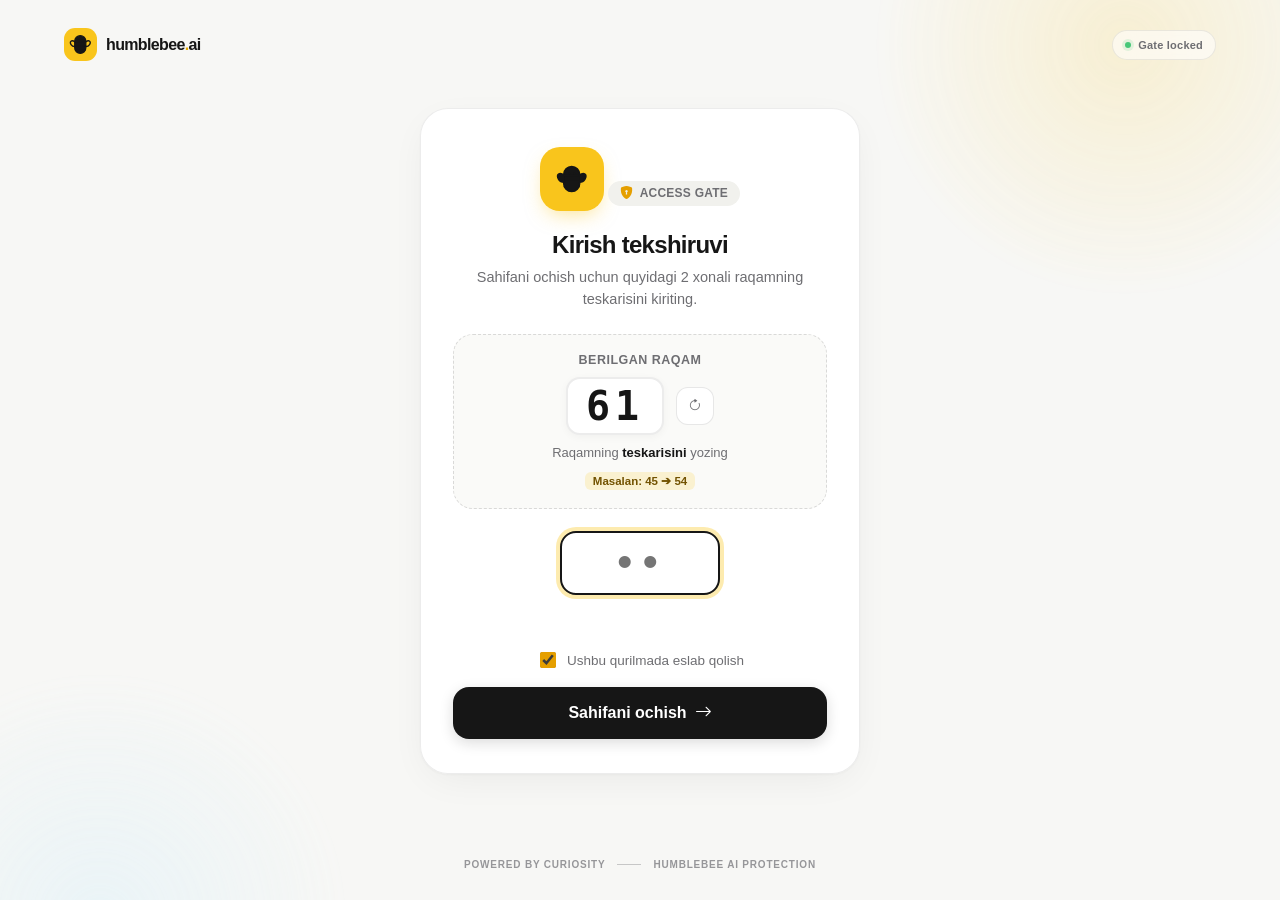
==== commit cdb3ed6e: "feat: add reverse-number access gate and auth protection" ====
--- a/bpoint.html
+++ b/bpoint.html
@@ -9,6 +9,7 @@
     <link rel="stylesheet" href="styles.css" />
     <link rel="stylesheet" href="bpoint.css" />
     <link rel="stylesheet" href="motion.css" />
+    <script src="auth.js"></script>
   </head>
   <body class="bp-page">
     <header class="bp-topbar">
--- a/styles.css
+++ b/styles.css
@@ -129,6 +129,35 @@
   border-radius: 50%;
   background: #47c778;
   box-shadow: 0 0 0 3px rgba(71, 199, 120, .14);
+}
+
+.topbar-actions {
+  display: flex;
+  align-items: center;
+  gap: 10px;
+}
+
+.logout-btn {
+  display: inline-flex;
+  align-items: center;
+  gap: 6px;
+  padding: 7px 13px;
+  border: 1px solid rgba(22, 22, 22, .08);
+  border-radius: 999px;
+  color: var(--muted);
+  background: rgba(255, 255, 255, .7);
+  font-size: 11px;
+  font-weight: 650;
+  cursor: pointer;
+  transition: all 0.2s ease;
+  backdrop-filter: blur(12px);
+}
+
+.logout-btn:hover {
+  background: #ffffff;
+  color: #d32f2f;
+  border-color: rgba(211, 47, 47, 0.2);
+  transform: translateY(-1px);
 }
 
 .eyebrow,
